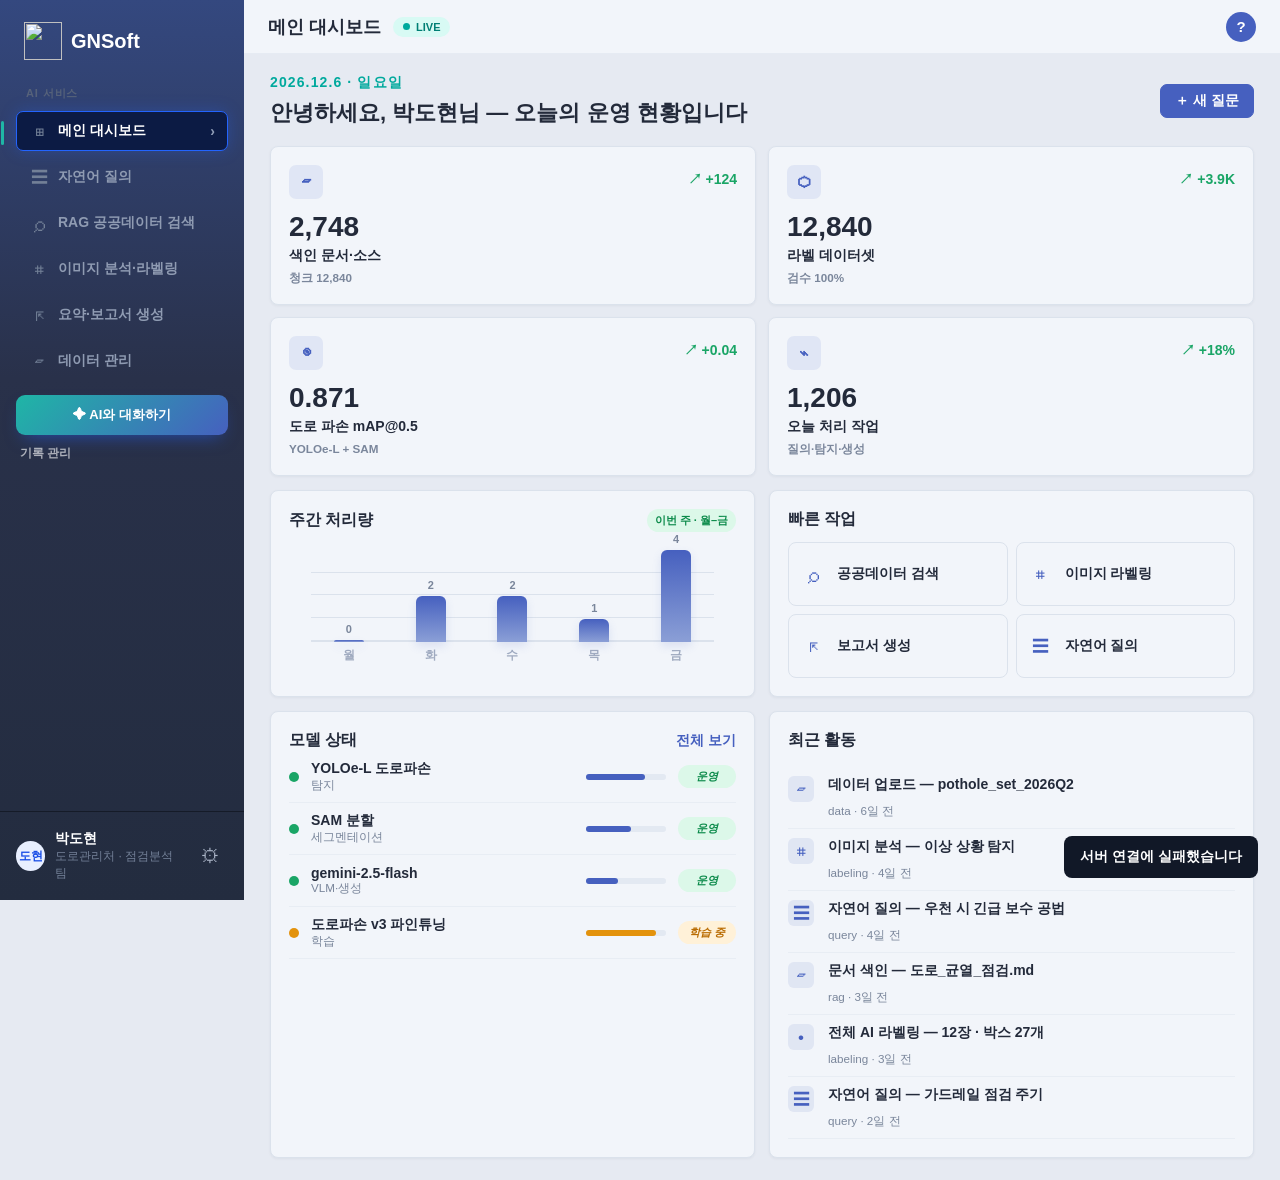
==== web/pages/dashboard.html @ 7712cbd1 "데모 정리: 표시 이름·직함 변경(박도현/도로관리처·점검분석팀) + 첫 방문 데모 시드 - 사이드바 프로필·아바타·인사말·기본 설정의 김연우 → 박도현(도로관리처·점검분석팀)으로 " ====
<!doctype html>
<html lang="ko">
  <head>
    <meta charset="UTF-8" />
    <meta name="viewport" content="width=device-width, initial-scale=1.0" />
    <title>GNSoft</title>
    <link rel="icon" type="image/png" href="../assets/img/logomark-dark.png" />
    <script>try{var t=(JSON.parse(localStorage.getItem("gnsoft.settings")||"{}")||{}).theme;document.documentElement.setAttribute("data-theme",t==="dark"?"dark":"light");}catch(e){}</script>
    <link rel="stylesheet" href="../assets/css/common.css" />
    <link rel="stylesheet" href="../assets/css/dashboard.css" />
  </head>
  <body>
    <div class="app">
      <aside class="sidebar">
        <a class="logo" href="dashboard.html"><img class="logo-img" src="../assets/img/logomark-transparent.png" alt="" />GNSoft</a>
        <nav class="nav-group">
          <p class="nav-label">AI 서비스</p>
          <a class="nav-item active" data-icon="⊞" href="dashboard.html"
            >메인 대시보드 <span class="nav-chevron">›</span></a
          >
          <a
            class="nav-item"
            data-icon="☰"
            href="query.html"
            >자연어 질의</a
          >
          <a class="nav-item" data-icon="⌕" href="rag.html"
            >RAG 공공데이터 검색</a
          >
          <a class="nav-item" data-icon="⌗" href="labeling.html"
            >이미지 분석·라벨링</a
          >
          <a class="nav-item" data-icon="⇱" href="report.html"
            >요약·보고서 생성</a
          >
          <a class="nav-item" data-icon="▱" href="data.html"
            >데이터 관리</a
          >
        </nav>
        <div class="user-box">
          <span class="avatar">도현</span>
          <div>
            <div class="user-name">박도현</div>
            <div class="user-team">도로관리처 · 점검분석팀</div>
          </div>
          <span class="gear">⚙</span>
        </div>
      </aside>

      <main class="main">
        <header class="topbar">
          <h1>메인 대시보드</h1>
          <span class="live">LIVE</span>
          <div class="top-actions"><span>?</span><span>♧</span></div>
        </header>

        <section class="content dashboard">
          <div class="hero-row">
            <div>
              <p class="date">2026.6.22 · 월요일</p>
              <h2>안녕하세요, <span class="user-greet">박도현</span>님 — 오늘의 운영 현황입니다</h2>
            </div>
            <button class="btn primary">＋ 새 질문</button>
          </div>

          <section class="stat-grid">
            <article class="card stat-card">
              <span class="icon-box">▱</span><em>↗ +124</em
              ><strong>2,748</strong>
              <p>색인 문서·소스</p>
              <small>청크 12,840</small>
            </article>
            <article class="card stat-card">
              <span class="icon-box">⬡</span><em>↗ +3.9K</em
              ><strong>12,840</strong>
              <p>라벨 데이터셋</p>
              <small>검수 100%</small>
            </article>
            <article class="card stat-card">
              <span class="icon-box">◉</span><em>↗ +0.04</em
              ><strong>0.871</strong>
              <p>도로 파손 mAP@0.5</p>
              <small>YOLOe-L + SAM</small>
            </article>
            <article class="card stat-card">
              <span class="icon-box">⌁</span><em>↗ +18%</em
              ><strong>1,206</strong>
              <p>오늘 처리 작업</p>
              <small>질의·탐지·생성</small>
            </article>
          </section>

          <section class="dashboard-grid">
            <article class="card chart-card">
              <div class="card-head">
                <h3>주간 처리량</h3>
                <span class="status green">이번 주 · 월–금</span>
              </div>
              <div class="chart-bars">
                <div class="chart-grid" aria-hidden="true"></div>
                <div class="bar-item">
                  <span style="height: 56%"><i class="bar-val">18</i></span><b>월</b>
                </div>
                <div class="bar-item">
                  <span style="height: 84%"><i class="bar-val">27</i></span><b>화</b>
                </div>
                <div class="bar-item">
                  <span style="height: 66%"><i class="bar-val">21</i></span><b>수</b>
                </div>
                <div class="bar-item">
                  <span style="height: 100%"><i class="bar-val">32</i></span><b>목</b>
                </div>
                <div class="bar-item">
                  <span style="height: 75%"><i class="bar-val">24</i></span><b>금</b>
                </div>
              </div>
            </article>

            <article class="card quick-card">
              <h3>빠른 작업</h3>
              <div class="quick-grid">
                <button>
                  <span class="quick-icon quick-search">⌕</span
                  ><span>공공데이터 검색</span>
                </button>
                <button>
                  <span class="quick-icon">⌗</span><span>이미지 라벨링</span>
                </button>
                <button>
                  <span class="quick-icon">⇱</span><span>보고서 생성</span>
                </button>
                <button>
                  <span class="quick-icon">☰</span><span>자연어 질의</span>
                </button>
              </div>
            </article>

            <article class="card model-card">
              <div class="card-head">
                <h3>모델 상태</h3>
                <a href="#">전체 보기</a>
              </div>
              <div class="model-row">
                <span class="dot green"></span>
                <div><b>YOLOe-L 도로파손</b><small>탐지</small></div>
                <i><span style="width: 74%"></span></i
                ><em class="status green">운영</em>
              </div>
              <div class="model-row">
                <span class="dot green"></span>
                <div><b>SAM 분할</b><small>세그멘테이션</small></div>
                <i><span style="width: 56%"></span></i
                ><em class="status green">운영</em>
              </div>
              <div class="model-row">
                <span class="dot green"></span>
                <div><b>gemini-2.5-flash</b><small>VLM·생성</small></div>
                <i><span style="width: 40%"></span></i
                ><em class="status green">운영</em>
              </div>
              <div class="model-row">
                <span class="dot orange"></span>
                <div><b>도로파손 v3 파인튜닝</b><small>학습</small></div>
                <i class="orange"><span style="width: 88%"></span></i
                ><em class="status orange">학습 중</em>
              </div>
            </article>

            <article class="card activity-card">
              <h3>최근 활동</h3>
              <ul>
                <li>
                  <span class="activity-icon">⌗</span
                  ><b>pothole_set_2025Q2 라벨링 검수 완료</b
                  ><small>박도현 · 12분 전</small>
                </li>
                <li>
                  <span class="activity-icon activity-search">⌕</span
                  ><b>공공데이터포털 ‘도로 파손 신고 현황’ 연계 동기화</b
                  ><small>시스템 · 34분 전</small>
                </li>
                <li>
                  <span class="activity-icon">⇱</span
                  ><b>‘도로 파손 현황 분석 보고서’ 생성</b
                  ><small>박서준 · 1시간 전</small>
                </li>
                <li>
                  <span class="activity-icon">▱</span
                  ><b>CCTV 이상행동 데이터셋 304건 업로드 완료</b
                  ><small>이지은 · 3시간 전</small>
                </li>
              </ul>
            </article>
          </section>
        </section>
      </main>
    </div>
    <script src="../assets/js/common.js"></script>
    <script src="../assets/js/dashboard.js"></script>
  </body>
</html>
---- web/assets/css/common.css ----
* {
  box-sizing: border-box;
}

:root {
  color-scheme: light; /* 네이티브 컨트롤(날짜 선택 아이콘·스크롤바)을 테마에 맞춤 */
  --blue: #4660bf; /* 네온 블루(#2563ff) 완화 — 차분한 로열블루 */
  --cyan: #1fb6a6; /* 차분한 틸 */
  --nav: #232c3f; /* 새까만 남색 대신 보이는 다크 슬레이트(사이드바) */
  --bg: #e6eaf2;
  --surface: #f2f5fa; /* 카드·패널 표면 — 순백 대신 부드러운 오프화이트(눈부심 완화) */
  --line: #dbe2ec;
  --text: #232a3a; /* 순흑 대신 부드러운 잉크 */
  --muted: #7a869b;
  --green: #1aa566;
  --orange: #e3920c;
  --red: #e2574b;
}

/* ── 다크 모드 (설정 → 화면 테마) ──────────────────────────────── */
:root[data-theme="dark"] {
  color-scheme: dark; /* 날짜 선택 아이콘 등 네이티브 컨트롤을 밝게(다크 테마) */
  --bg: #0e131b;
  --surface: #161d28; /* 다크 표면(카드·패널) */
  --line: #2a3340;
  --text: #e7ecf3;
  --muted: #97a4b6;
}

/* 표면 배경은 --surface 가 자동 처리. 다크에서 추가 보정만. 보고서 문서는 흰 종이 유지. */
[data-theme="dark"] .card,
[data-theme="dark"] .topbar,
[data-theme="dark"] .modal {
  box-shadow: none;
}

[data-theme="dark"] .modal-head,
[data-theme="dark"] .modal-foot,
[data-theme="dark"] .topbar,
[data-theme="dark"] .chat-dock {
  border-color: var(--line);
}

[data-theme="dark"] input,
[data-theme="dark"] select,
[data-theme="dark"] textarea {
  background: #0f1620;
  color: var(--text);
  border-color: var(--line);
}

[data-theme="dark"] input::placeholder,
[data-theme="dark"] textarea::placeholder {
  color: #6b7890;
}

[data-theme="dark"] .btn {
  background: #1c2533;
  color: #d8dfeb;
  border-color: var(--line);
}

[data-theme="dark"] .btn.primary {
  background: var(--blue);
  color: #fff;
  border-color: var(--blue);
}

/* AI 대화 패널 */
[data-theme="dark"] .ai-chat-log {
  background: #0e131b;
}

[data-theme="dark"] .ai-msg.assistant .ai-bubble,
[data-theme="dark"] .ai-chat-input {
  background: #151c26;
  color: var(--text);
  border-color: var(--line);
}

/* 입력칸이 일반 다크 input(#0f1620, 거의 검정)으로 튀어서 패널 톤에 맞춤 */
[data-theme="dark"] .ai-chat-input input {
  background: #1c2533;
}

[data-theme="dark"] .ai-panel-scope {
  background: #131a24;
  color: #aab6c8;
}

[data-theme="dark"] .toast {
  background: #1c2533;
  color: #e7ecf3;
}

/* 페이지 보정 — 어두운 패널 위의 진한 텍스트/흰 버튼/안내 박스 */
[data-theme="dark"] .source-toggle,
[data-theme="dark"] .source-toggle b {
  color: var(--text);
}

[data-theme="dark"] .select-list button,
[data-theme="dark"] .chips .pill {
  background: #1c2533;
  color: #d8dfeb;
  border-color: var(--line);
}

[data-theme="dark"] .report-hint,
[data-theme="dark"] .artifact-empty {
  background: #131a24;
  color: #aab6c8;
}

body {
  margin: 0;
  min-height: 100vh;
  /* 마지막에 기호·이모지 폰트를 둬, 본문 폰트에 없는 아이콘 글리프(▦ ⊞ ⌗ 등)가
     last-resort 박스(□)로 깨지지 않고 시스템 기호 폰트로 렌더되게 한다. */
  font-family:
    "Pretendard", "Noto Sans KR", Arial, "Segoe UI Symbol", "Segoe UI Emoji",
    "Apple Symbols", "Apple Color Emoji", "Noto Sans Symbols 2", sans-serif;
  font-size: 14px;
  background: var(--bg);
  color: var(--text);
}

a {
  color: inherit;
  text-decoration: none;
}

/* 기본적으로 UI 텍스트(메뉴·버튼·라벨 등)는 드래그 선택·복사 비활성화.
   대신 실제로 복사가 필요한 곳(입력·편집·답변·문서·결과)만 아래에서 다시 허용. */
body {
  -webkit-user-select: none;
  user-select: none;
}

input,
textarea,
select,
[contenteditable="true"],
.report-page,
.answer,
.answer-body,
.message-body,
.ai-bubble,
.ai-chat-log,
.doc-chunk,
.doc-body,
.finding-list,
.source-snippet,
.source-list,
.mm-body,
.preview-body,
.hist-info,
code,
pre,
.mono,
.selectable {
  -webkit-user-select: text;
  user-select: text;
}

button,
input,
textarea {
  font: inherit;
}

.app {
  display: grid;
  grid-template-columns: 244px minmax(0, 1fr);
  min-height: 100vh;
}

.sidebar {
  position: sticky;
  top: 0;
  height: 100vh;
  display: flex;
  flex-direction: column;
  /* 단조로운 슬레이트 대신 브랜드 인디고 → 슬레이트 그라데이션으로 색감 부여 */
  background: linear-gradient(180deg, #34487f 0%, #29314a 42%, var(--nav) 100%);
  color: #d7deec;
}

[data-theme="dark"] .sidebar {
  background: linear-gradient(180deg, #1b2338 0%, #141a27 60%);
}

.logo {
  display: flex;
  align-items: center;
  gap: 9px;
  padding: 22px 24px 26px;
  color: #fff;
  font-size: 20px;
  font-weight: 700;
}

.logo-img {
  width: 38px;
  height: 38px;
  flex: none;
}

.nav-group {
  padding: 0 16px;
}

.nav-label {
  margin: 0 0 10px 10px;
  color: #56627a;
  font-size: 11px;
  font-weight: 700;
  letter-spacing: .08em;
}

.nav-item {
  position: relative;
  display: grid;
  grid-template-columns: 20px 1fr auto;
  align-items: center;
  gap: 9px;
  min-height: 40px;
  margin-bottom: 6px;
  padding: 0 12px;
  border: 1px solid transparent;
  border-radius: 7px;
  color: #8f9bb2;
  font-size: 14px;
  font-weight: 700;
}

.nav-item::before {
  content: attr(data-icon);
  display: grid;
  width: 20px;
  height: 20px;
  place-items: center;
  color: #738097;
  font-size: 17px;
  font-weight: 400;
  line-height: 1;
  text-align: center;
}

.nav-item[data-icon="⌕"]::before {
  font-size: 22px;
}

.search-line-icon {
  position: relative;
  display: inline-block;
  width: 18px;
  height: 18px;
  flex: 0 0 auto;
  color: var(--blue);
  vertical-align: -4px;
}

.chat-line-icon,
.report-line-icon {
  position: relative;
  display: inline-block;
  width: 18px;
  height: 18px;
  flex: 0 0 auto;
  color: var(--blue);
  vertical-align: -4px;
}

.chat-line-icon {
  border: 2px solid currentColor;
  border-radius: 2px;
}

.chat-line-icon::before,
.chat-line-icon::after {
  content: "";
  position: absolute;
  left: 4px;
  height: 2px;
  border-radius: 999px;
  background: currentColor;
}

.chat-line-icon::before {
  top: 5px;
  width: 8px;
}

.chat-line-icon::after {
  top: 9px;
  width: 7px;
}

.report-line-icon {
  border: 2px solid currentColor;
  border-radius: 2px;
}

.report-line-icon::before {
  content: "";
  position: absolute;
  left: -3px;
  top: 7px;
  width: 7px;
  height: 7px;
  border-left: 2px solid currentColor;
  border-bottom: 2px solid currentColor;
  transform: rotate(45deg);
}

.report-line-icon::after {
  content: "";
  position: absolute;
  left: 5px;
  top: 4px;
  width: 7px;
  height: 2px;
  border-radius: 999px;
  background: currentColor;
  box-shadow: 0 4px 0 currentColor;
}

.search-line-icon::before {
  content: "";
  position: absolute;
  left: 3px;
  top: 3px;
  width: 8px;
  height: 8px;
  border: 2px solid currentColor;
  border-radius: 50%;
}

.search-line-icon::after {
  content: "";
  position: absolute;
  left: 11px;
  top: 11px;
  width: 6px;
  height: 2px;
  border-radius: 999px;
  background: currentColor;
  transform: rotate(45deg);
  transform-origin: left center;
}

.nav-item.active {
  border-color: #2364ff;
  background: #0c1b44;
  color: #fff;
  box-shadow: 0 0 16px rgba(37, 99, 255, .28);
}

.nav-item.active::after {
  content: "";
  position: absolute;
  left: -16px;
  top: 9px;
  width: 3px;
  height: 24px;
  border-radius: 999px;
  background: var(--cyan);
}

.nav-chevron {
  color: #93a0b9;
}

.user-box {
  display: flex;
  align-items: center;
  gap: 10px;
  margin-top: auto;
  padding: 18px 16px;
  border-top: 1px solid #151b28;
}

.avatar {
  display: grid;
  width: 30px;
  height: 30px;
  place-items: center;
  border-radius: 50%;
  background: #e8efff;
  color: #174ce6;
  font-size: 12px;
  font-weight: 800;
}

.user-name {
  color: #fff;
  font-weight: 700;
}

.user-team {
  color: #738097;
  font-size: 12px;
}

.gear {
  margin-left: auto;
  display: grid;
  place-items: center;
  width: 36px;
  height: 36px;
  flex: none;
  border-radius: 9px;
  color: #aab4c6;
  font-size: 19px;
  cursor: pointer;
  transition: background 0.12s ease, color 0.12s ease;
}

.gear:hover {
  background: rgba(255, 255, 255, 0.1);
  color: #fff;
}

.main {
  min-width: 0;
}

.topbar {
  height: 54px;
  display: flex;
  align-items: center;
  gap: 12px;
  padding: 0 24px;
  border-bottom: 1px solid #e6ebf3;
  background: var(--surface);
}

.topbar h1 {
  margin: 0;
  font-size: 18px;
  line-height: 1;
}

.live {
  display: inline-flex;
  align-items: center;
  gap: 6px;
  padding: 4px 10px;
  border-radius: 999px;
  background: #d8faf4;
  color: #007f75;
  font-size: 11px;
  font-weight: 800;
}

.live::before {
  content: "";
  width: 7px;
  height: 7px;
  border-radius: 50%;
  background: #00a99d;
}

.top-actions {
  display: flex;
  align-items: center;
  gap: 18px;
  margin-left: auto;
  color: #738097;
  font-size: 18px;
}

/* AI 모델 칩 — 클릭하면 설정에서 모델을 바꾼다. 모든 AI 페이지 공통 */
.model-chip {
  display: inline-flex;
  align-items: center;
  gap: 4px;
  padding: 4px 11px;
  border-radius: 999px;
  background: rgba(99, 120, 160, 0.1);
  color: var(--muted);
  font-size: 12px;
  font-weight: 700;
  white-space: nowrap;
  cursor: pointer;
}

.model-chip:hover {
  color: var(--blue);
  background: rgba(70, 96, 191, 0.12);
}

.field-hint {
  color: var(--muted);
  font-size: 11px;
  font-weight: 600;
  line-height: 1.5;
}

.content {
  padding: 22px 26px;
}

.card {
  border: 1px solid var(--line);
  border-radius: 8px;
  background: var(--surface);
  box-shadow: 0 1px 3px rgba(20, 30, 50, .05);
}

.btn {
  display: inline-flex;
  align-items: center;
  justify-content: center;
  gap: 6px;
  min-height: 34px;
  padding: 0 14px;
  border: 1px solid var(--line);
  border-radius: 7px;
  background: var(--surface);
  color: var(--text);
  font-weight: 700;
}

.btn.primary {
  border-color: var(--blue);
  background: var(--blue);
  color: #fff;
}

.pill {
  display: inline-flex;
  align-items: center;
  gap: 6px;
  min-height: 24px;
  padding: 0 10px;
  border: 1px solid var(--line);
  border-radius: 999px;
  background: var(--surface);
  color: #526079;
  font-size: 12px;
  font-weight: 700;
}

.pill.active {
  border-color: #8fb0ff;
  background: rgba(70, 96, 191, 0.08);
  color: var(--blue);
}

.icon-box {
  display: grid;
  width: 34px;
  height: 34px;
  place-items: center;
  border-radius: 7px;
  background: rgba(70, 96, 191, 0.10);
  color: var(--blue);
  font-size: 17px;
  font-weight: 800;
}

.switch {
  width: 32px;
  height: 18px;
  padding: 2px;
  border-radius: 999px;
  background: var(--blue);
}

.switch::after {
  content: "";
  display: block;
  width: 14px;
  height: 14px;
  margin-left: auto;
  border-radius: 50%;
  background: var(--surface);
}

.status {
  display: inline-flex;
  align-items: center;
  padding: 4px 8px;
  border-radius: 999px;
  font-size: 11px;
  font-weight: 800;
}

.status.green {
  background: #dcf8e9;
  color: #0b8a4a;
}

.status.orange {
  background: #fff1d8;
  color: #b96b00;
}

.status.blue {
  background: rgba(70, 96, 191, 0.10);
  color: var(--blue);
}

.status.gray {
  background: rgba(99, 120, 160, 0.10);
  color: var(--muted);
}

.switch.off {
  background: #c7d0de;
}

.switch.off::after {
  margin-left: 0;
}

.toast {
  position: fixed;
  right: 22px;
  bottom: 22px;
  z-index: 50;
  padding: 12px 16px;
  border-radius: 8px;
  background: #111827;
  color: #fff;
  font-weight: 700;
  opacity: 0;
  transform: translateY(10px);
  transition: .2s ease;
  pointer-events: none;
}

.toast.show {
  opacity: 1;
  transform: translateY(0);
}

.is-loading {
  opacity: .72;
  cursor: wait;
}

.mono {
  font-family: Consolas, "Courier New", monospace;
}

@media (max-width: 1100px) {
  .app {
    grid-template-columns: 1fr;
  }

  .sidebar {
    position: static;
    height: auto;
  }

  .logo {
    padding-bottom: 18px;
  }

  .nav-group {
    display: grid;
    grid-template-columns: repeat(2, minmax(0, 1fr));
    gap: 8px;
    padding-bottom: 18px;
  }

  .nav-label,
  .user-box,
  .nav-item.active::after {
    display: none;
  }
}

/* ── 공통 모달 ──────────────────────────────────────────────────── */
.modal-overlay {
  position: fixed;
  inset: 0;
  z-index: 100;
  display: flex;
  align-items: center;
  justify-content: center;
  padding: 24px;
  background: rgba(8, 12, 22, 0.55);
  backdrop-filter: blur(2px);
}

.modal-overlay[hidden] {
  display: none;
}

.modal {
  display: flex;
  flex-direction: column;
  width: 100%;
  max-width: 540px;
  max-height: 90vh;
  overflow: hidden;
  background: var(--surface);
  border-radius: 12px;
  box-shadow: 0 24px 60px rgba(8, 12, 22, 0.4);
}

.modal.label-modal {
  max-width: 1080px;
}

.modal.help-modal {
  max-width: 880px;
}

.modal-head {
  display: flex;
  align-items: center;
  justify-content: space-between;
  gap: 12px;
  padding: 16px 18px;
  border-bottom: 1px solid var(--line);
}

.modal-head h3 {
  margin: 0;
  font-size: 16px;
}

.modal-close {
  width: 30px;
  height: 30px;
  border: 1px solid var(--line);
  border-radius: 8px;
  background: var(--surface);
  color: var(--muted);
  font-size: 14px;
  font-weight: 800;
  cursor: pointer;
}

.modal-body {
  flex: 1;
  min-height: 0;
  overflow: auto;
}

/* 모델 사용 현황 상세(Gemini 한도 사용률 %) */
.mm-body {
  display: grid;
  gap: 14px;
  padding: 18px;
}

.mm-row {
  font-size: 13px;
}

.mm-row:not(.mm-bar-row) {
  display: flex;
  align-items: baseline;
  justify-content: space-between;
  gap: 12px;
}

.mm-row > span {
  color: var(--muted);
  font-weight: 700;
}

.mm-row > b {
  color: var(--text);
  font-weight: 700;
  text-align: right;
}

.mm-bar-top {
  display: flex;
  align-items: baseline;
  justify-content: space-between;
  gap: 12px;
  margin-bottom: 7px;
}

.mm-bar-top span {
  color: var(--muted);
  font-weight: 700;
}

.mm-bar-top b {
  color: var(--text);
  font-weight: 700;
}

.mm-bar {
  display: block;
  height: 8px;
  border-radius: 999px;
  background: var(--line);
  overflow: hidden;
}

.mm-bar > span {
  display: block;
  height: 100%;
  border-radius: 999px;
  background: var(--blue);
  transition: width 0.4s ease;
}

.mm-bar.warn > span {
  background: var(--orange);
}

.mm-bar.crit > span {
  background: var(--red);
}

.mm-note {
  margin: 0;
  font-size: 12px;
  line-height: 1.55;
  color: var(--muted);
}

.modal-form {
  display: grid;
  gap: 14px;
  padding: 18px;
}

.modal-form .field {
  display: grid;
  gap: 6px;
  font-size: 13px;
  font-weight: 700;
  color: var(--text);
}

.modal-form .field input[type="text"],
.modal-form .field select {
  height: 36px;
  padding: 0 10px;
  border: 1px solid var(--line);
  border-radius: 8px;
  outline: none;
  font-weight: 600;
}

.modal-form .field.row {
  grid-template-columns: 1fr auto;
  align-items: center;
}

.modal-foot {
  display: flex;
  justify-content: flex-end;
  gap: 8px;
  padding: 14px 18px;
  border-top: 1px solid var(--line);
}

/* 삭제 확인 모달의 위험(빨강) 버튼 + 안내 문구 (데이터·보고서 등 공통) */
.btn.danger {
  background: #ef4444;
  border-color: #ef4444;
  color: #fff;
}

.btn.danger:hover {
  background: #dc2626;
  border-color: #dc2626;
}

.confirm-modal .confirm-text {
  margin: 0;
  padding: 18px;
  line-height: 1.6;
  color: var(--text);
}

/* 페이지 내 'AI에게 물어보기' (보고서/라벨링 공통) */
.page-ask {
  margin-top: 14px;
  padding: 14px 16px;
}

.page-ask::before {
  content: "✦ AI에게 물어보기";
  display: block;
  margin-bottom: 10px;
  color: var(--muted);
  font-size: 12px;
  font-weight: 700;
  letter-spacing: 0.01em;
}

/* RAG '웹에서 찾아넣기' 검색칸과 동일한 사각 박스 + 버튼 느낌 */
.page-ask-row {
  display: grid;
  grid-template-columns: 1fr auto;
  gap: 8px;
}

.page-ask-input {
  min-width: 0;
  min-height: 38px;
  padding: 0 14px;
  border: 1px solid var(--line);
  border-radius: 8px;
  outline: none;
  color: var(--text);
}

.page-ask-input:focus {
  border-color: #8fb0ff;
}

.page-ask-row .btn {
  min-width: 64px;
  border-radius: 8px;
}

.page-ask-answer {
  position: relative;
  margin-top: 12px;
  padding: 14px 16px 14px 48px;
  border-radius: 12px;
  background: linear-gradient(180deg, #f5f9ff, #eef4ff);
  border: 1px solid #dbe6ff;
  line-height: 1.75;
}

.page-ask-answer::before {
  content: "AI";
  position: absolute;
  left: 12px;
  top: 13px;
  display: grid;
  width: 26px;
  height: 26px;
  place-items: center;
  border-radius: 8px;
  background: linear-gradient(145deg, var(--cyan), var(--blue));
  color: #fff;
  font-size: 10px;
  font-weight: 800;
}

.page-ask-answer[hidden] {
  display: none;
}

.page-ask-answer p {
  margin: 0 0 6px;
}

.page-ask-answer p:last-child {
  margin-bottom: 0;
}

/* ── AI와 대화하기: 사이드바 버튼 + 우측 슬라이드 대화 패널 ─────── */
.ai-open {
  margin: 8px 16px 6px;
  padding: 11px 12px;
  border: 0;
  border-radius: 9px;
  background: linear-gradient(135deg, var(--cyan), var(--blue));
  color: #fff;
  font-size: 13px;
  font-weight: 700;
  cursor: pointer;
  box-shadow: 0 8px 18px -8px rgba(37, 99, 255, 0.6);
}

.ai-open:hover {
  filter: brightness(1.05);
}

.ai-open.is-on {
  filter: brightness(0.92);
  box-shadow: inset 0 0 0 2px rgba(255, 255, 255, 0.5);
}

/* 'AI와 대화하기' 아래 작은 '기록 관리' 링크 */
.history-open {
  margin: 0 16px 8px;
  padding: 4px 4px;
  border: 0;
  background: none;
  color: rgba(255, 255, 255, 0.62);
  font-size: 12px;
  font-weight: 700;
  text-align: left;
  cursor: pointer;
}

.history-open:hover {
  color: #fff;
  text-decoration: underline;
}

/* ── 기록 관리 모달 ─────────────────────────────────────────────── */
.modal.history-modal {
  max-width: 640px;
}

.history-toolbar {
  display: flex;
  align-items: center;
  gap: 12px;
  padding: 12px 18px;
  border-bottom: 1px solid var(--line);
}

.history-toolbar .hist-all {
  display: inline-flex;
  align-items: center;
  gap: 6px;
  font-size: 13px;
  font-weight: 700;
  color: var(--text);
  cursor: pointer;
}

.history-toolbar .hist-count {
  margin-left: auto;
  font-size: 12px;
  color: var(--muted);
}

.history-list {
  list-style: none;
  margin: 0;
  padding: 8px 12px 14px;
}

.hist-row {
  display: flex;
  align-items: center;
  gap: 10px;
  padding: 9px 8px;
  border-radius: 8px;
  cursor: pointer;
}

.hist-row:hover {
  background: rgba(70, 96, 191, 0.06);
}

.hist-check {
  display: inline-flex;
  cursor: pointer;
}

.hist-ic {
  display: inline-grid;
  place-items: center;
  width: 28px;
  height: 28px;
  flex: none;
  border-radius: 7px;
  background: rgba(70, 96, 191, 0.1);
  color: var(--blue);
  font-size: 13px;
}

.hist-info {
  min-width: 0;
  flex: 1;
}

.hist-info b {
  display: block;
  font-size: 13px;
  font-weight: 700;
  color: var(--text);
  overflow: hidden;
  text-overflow: ellipsis;
  white-space: nowrap;
}

.hist-info small {
  color: var(--muted);
  font-size: 11px;
}

.hist-thumb {
  width: 40px;
  height: 40px;
  flex: none;
  object-fit: cover;
  border-radius: 6px;
  border: 1px solid var(--line);
  cursor: zoom-in;
}

/* 사진 크게 보기(라이트박스) */
.lightbox-overlay {
  z-index: 200;
  cursor: zoom-out;
  background: rgba(8, 12, 22, 0.82);
}

.lightbox-img {
  max-width: 92vw;
  max-height: 88vh;
  border-radius: 10px;
  box-shadow: 0 24px 70px rgba(0, 0, 0, 0.5);
}

.hist-empty {
  padding: 38px 18px;
  text-align: center;
  color: var(--muted);
  font-size: 13px;
  line-height: 1.6;
}

.ai-panel {
  position: fixed;
  top: 0;
  right: 0;
  z-index: 130;
  display: flex;
  flex-direction: column;
  width: min(400px, 92vw);
  height: 100vh;
  background: var(--surface);
  border-left: 1px solid var(--line);
  box-shadow: -18px 0 50px -30px rgba(8, 12, 22, 0.5);
  transform: translateX(100%);
  transition: transform 0.22s ease;
}

.ai-panel.open {
  transform: translateX(0);
}

/* 패널이 열리면 본문(.app)을 패널 너비만큼 왼쪽으로 밀어 나란히 보이게 한다.
   넓은 화면에서만 적용(좁은 화면에선 패널이 거의 전체폭이라 그대로 오버레이). */
.app {
  transition: margin-right 0.22s ease;
}

@media (min-width: 1100px) {
  body.ai-pushed .app {
    margin-right: 400px;
  }
}

.ai-panel[hidden] {
  display: none;
}

.ai-panel-head {
  display: flex;
  align-items: center;
  justify-content: space-between;
  padding: 16px 18px;
  border-bottom: 1px solid var(--line);
}

.ai-panel-title {
  display: inline-flex;
  align-items: center;
  gap: 8px;
  font-size: 15px;
  font-weight: 700;
}

.ai-ava {
  display: grid;
  width: 26px;
  height: 26px;
  place-items: center;
  border-radius: 8px;
  background: linear-gradient(145deg, var(--cyan), var(--blue));
  color: #fff;
  font-size: 10px;
  font-weight: 800;
}

.ai-ava.sm {
  width: 24px;
  height: 24px;
  flex: none;
}

.ai-panel-actions {
  display: inline-flex;
  align-items: center;
  gap: 8px;
}

.ai-panel-clear {
  height: 30px;
  padding: 0 12px;
  border: 1px solid var(--line);
  border-radius: 8px;
  background: var(--surface);
  color: var(--muted);
  font-size: 12.5px;
  font-weight: 700;
  cursor: pointer;
}

.ai-panel-clear:hover {
  background: rgba(70, 96, 191, 0.07);
}

.ai-panel-close {
  width: 30px;
  height: 30px;
  border: 1px solid var(--line);
  border-radius: 8px;
  background: var(--surface);
  color: var(--muted);
  font-weight: 800;
  cursor: pointer;
}

/* 일반 질문을 자연어 질의로 보내는 안내 링크 */
.ai-route {
  display: inline-block;
  margin-top: 8px;
  padding: 7px 12px;
  font-size: 13px;
  text-decoration: none;
}

.ai-panel-scope {
  margin: 0;
  padding: 10px 18px;
  background: rgba(70, 96, 191, 0.07);
  border-bottom: 1px solid var(--line);
  color: var(--muted);
  font-size: 12px;
  font-weight: 700;
}

.ai-chat-log {
  flex: 1;
  min-height: 0;
  overflow: auto;
  padding: 16px;
  display: flex;
  flex-direction: column;
  gap: 12px;
  background: var(--bg);
}

.ai-msg {
  display: flex;
  gap: 8px;
  align-items: flex-start;
  max-width: 100%;
}

.ai-msg.user {
  justify-content: flex-end;
}

.ai-bubble {
  max-width: 80%;
  padding: 10px 13px;
  border-radius: 12px;
  font-size: 13.5px;
  line-height: 1.65;
}

.ai-msg.assistant .ai-bubble {
  background: var(--surface);
  border: 1px solid var(--line);
  border-top-left-radius: 4px;
}

.ai-msg.user .ai-bubble {
  background: var(--blue);
  color: #fff;
  border-top-right-radius: 4px;
}

.ai-bubble p {
  margin: 0 0 6px;
}

.ai-bubble p:last-child {
  margin-bottom: 0;
}

.ai-bubble ul {
  margin: 4px 0;
  padding-left: 18px;
}

.ai-typing {
  display: inline-flex;
  gap: 4px;
}

.ai-typing span {
  width: 6px;
  height: 6px;
  border-radius: 50%;
  background: #b8c3d5;
  animation: ai-blink 1.2s infinite;
}

.ai-typing span:nth-child(2) {
  animation-delay: 0.2s;
}

.ai-typing span:nth-child(3) {
  animation-delay: 0.4s;
}

@keyframes ai-blink {
  0%,
  60%,
  100% {
    opacity: 0.3;
  }
  30% {
    opacity: 1;
  }
}

.ai-chat-input {
  display: grid;
  grid-template-columns: 1fr auto;
  gap: 8px;
  padding: 12px 14px;
  border-top: 1px solid var(--line);
  background: var(--surface);
}

.ai-chat-input input {
  min-width: 0;
  height: 40px;
  padding: 0 14px;
  border: 1px solid var(--line);
  border-radius: 999px;
  outline: none;
}

.ai-chat-input input:focus {
  border-color: #8fb0ff;
}

.ai-chat-input .ai-send {
  width: 40px;
  height: 40px;
  padding: 0;
  border-radius: 50%;
  font-size: 16px;
}

/* ── 사용법 모달 (?) ────────────────────────────────────────────── */
.top-actions .help-trigger {
  display: inline-grid;
  place-items: center;
  width: 30px;
  height: 30px;
  border: 0;
  border-radius: 50%;
  background: var(--blue);
  font-size: 15px;
  font-weight: 800;
  color: #fff;
}

.top-actions .help-trigger:hover {
  filter: brightness(1.08);
}

/* 다크모드에선 파란 원이 너무 튀어 — 은은한 중립 버튼으로 */
[data-theme="dark"] .top-actions .help-trigger {
  background: rgba(255, 255, 255, 0.08);
  color: #c2ccde;
  filter: none;
}

[data-theme="dark"] .top-actions .help-trigger:hover {
  background: rgba(255, 255, 255, 0.16);
  color: #fff;
}

.help-slide {
  display: grid;
  grid-template-columns: 1.25fr 1fr;
  gap: 24px;
  padding: 24px 28px;
}

/* 실제 화면 캡쳐 미리보기 */
.help-shot {
  margin: 0;
  border-radius: 12px;
  overflow: hidden;
  border: 1px solid var(--line);
  box-shadow: 0 12px 30px -18px rgba(8, 12, 22, 0.45);
  background: rgba(99, 120, 160, 0.08);
}

.help-shot img {
  display: block;
  width: 100%;
  height: 100%;
  object-fit: cover;
  object-position: top left;
}

.help-text {
  display: flex;
  flex-direction: column;
}

.help-go {
  margin-top: auto;
  align-self: flex-start;
  padding: 10px 16px;
}

@media (max-width: 760px) {
  .help-slide {
    grid-template-columns: 1fr;
  }
  .help-shot {
    max-height: 220px;
  }
}

.help-badge {
  display: inline-block;
  margin-bottom: 8px;
  padding: 2px 10px;
  border-radius: 999px;
  background: rgba(70, 96, 191, 0.10);
  color: var(--blue);
  font-size: 12px;
  font-weight: 700;
}

.help-title {
  margin: 0 0 12px;
  font-size: 19px;
}

.help-list {
  margin: 0;
  padding-left: 18px;
  display: grid;
  gap: 8px;
}

.help-list li {
  line-height: 1.7;
  color: var(--text);
}

.help-foot {
  align-items: center;
  justify-content: space-between;
}

.help-dots {
  display: inline-flex;
  gap: 6px;
}

.help-dot {
  width: 7px;
  height: 7px;
  border-radius: 50%;
  background: var(--line);
}

.help-dot.on {
  background: var(--blue);
}
---- web/assets/css/dashboard.css ----
.dashboard {
  padding-top: 20px;
}

.hero-row,
.card-head {
  display: flex;
  align-items: center;
  justify-content: space-between;
  gap: 20px;
}

.date {
  margin: 0 0 6px;
  color: #00a99d;
  font-weight: 800;
  letter-spacing: 0.08em;
}

.hero-row h2 {
  margin: 0;
  font-size: 22px;
}

.stat-grid {
  display: grid;
  grid-template-columns: repeat(4, minmax(0, 1fr));
  gap: 12px;
  margin: 18px 0 14px;
}

.stat-card {
  position: relative;
  min-height: 122px;
  padding: 18px;
}

.stat-card em {
  position: absolute;
  top: 24px;
  right: 18px;
  color: var(--green);
  font-style: normal;
  font-weight: 800;
}

.stat-card strong {
  display: block;
  margin-top: 14px;
  font-size: 28px;
  line-height: 1;
}

.stat-card p,
.stat-card small {
  margin: 6px 0 0;
  color: var(--text);
  font-weight: 700;
}

.stat-card small {
  display: block;
  color: var(--muted);
}

.dashboard-grid {
  display: grid;
  grid-template-columns: minmax(0, 3fr) minmax(360px, 2fr);
  gap: 14px;
}

.chart-card,
.quick-card,
.activity-card {
  padding: 18px;
}

.chart-card {
  min-height: 178px;
}

h3 {
  margin: 0;
  font-size: 16px;
}

.chart-bars {
  position: relative;
  height: 132px;
  display: grid;
  grid-template-columns: repeat(5, 1fr);
  align-items: stretch;
  gap: 18px;
  padding: 18px 28px 0;
}

/* 배경 격자 — 막대가 빈 공간에 떠 보이지 않도록 가로 기준선을 깐다. */
.chart-grid {
  position: absolute;
  top: 18px;
  left: 22px;
  right: 22px;
  bottom: 22px;
  background-image: repeating-linear-gradient(
    to top,
    var(--line) 0,
    var(--line) 1px,
    transparent 1px,
    transparent 25%
  );
  border-bottom: 1px solid var(--line);
  pointer-events: none;
}

.bar-item {
  position: relative;
  z-index: 1;
  display: grid;
  grid-template-rows: 1fr 22px;
  justify-items: center;
  align-items: end;
  min-width: 0;
}

.bar-item span {
  position: relative;
  display: block;
  width: 30px;
  border-radius: 6px 6px 0 0;
  background: linear-gradient(180deg, var(--blue) 0%, #8b9fd6 100%);
  box-shadow: 0 4px 10px rgba(70, 96, 191, 0.14);
}

/* 막대 위 수치 */
.bar-val {
  position: absolute;
  top: -17px;
  left: 50%;
  transform: translateX(-50%);
  font-style: normal;
  font-size: 11px;
  font-weight: 700;
  color: var(--muted);
}

.bar-item b {
  color: #a0abc0;
  font-size: 12px;
  font-weight: 700;
  text-align: center;
}

.quick-grid {
  display: grid;
  grid-template-columns: repeat(2, minmax(0, 1fr));
  gap: 8px;
  margin-top: 12px;
}

.quick-grid button {
  display: grid;
  grid-template-columns: 24px 1fr;
  align-items: center;
  gap: 10px;
  min-height: 64px;
  padding: 0 14px;
  border: 1px solid var(--line);
  border-radius: 8px;
  background: var(--surface);
  color: var(--text);
  font-weight: 800;
  text-align: left;
}

.quick-icon {
  display: grid;
  width: 20px;
  height: 20px;
  place-items: center;
  color: var(--blue);
  font-size: 17px;
  font-weight: 400;
  line-height: 1;
  text-align: center;
}

.quick-search,
.activity-search {
  font-size: 22px;
}

.quick-grid button span:not(.quick-icon) {
  color: var(--text);
}

.model-card {
  grid-column: 1;
  padding: 18px;
}

.card-head a {
  color: var(--blue);
  font-weight: 800;
}

.model-row {
  display: grid;
  grid-template-columns: 10px 1fr 80px 58px;
  align-items: center;
  gap: 12px;
  min-height: 52px;
  border-bottom: 1px solid #e8edf4;
}

.model-row .status {
  justify-content: center;
  width: 58px;
  white-space: nowrap;
  text-align: center;
}

.model-row b,
.model-row small {
  display: block;
}

.model-row small {
  color: var(--muted);
}

.model-row-click {
  cursor: pointer;
  border-radius: 8px;
  transition: background 0.12s ease;
}

.model-row-click:hover {
  background: rgba(120, 140, 200, 0.10);
}

.model-more {
  margin-top: 2px;
  color: var(--blue) !important;
  font-weight: 700;
}

/* 모델 사용 현황 상세 모달 */
.mm-body {
  display: grid;
  gap: 10px;
  padding: 18px 20px;
}

.mm-row {
  display: grid;
  grid-template-columns: 150px 1fr;
  gap: 12px;
  align-items: start;
}

.mm-row span {
  color: var(--muted);
  font-size: 13px;
  font-weight: 700;
}

.mm-row b {
  font-weight: 700;
  line-height: 1.45;
}

.dot {
  width: 10px;
  height: 10px;
  border-radius: 50%;
}

.dot.green {
  background: var(--green);
}

.dot.orange {
  background: var(--orange);
}

.model-row i {
  height: 6px;
  border-radius: 999px;
  background: #e3e9f2;
}

.model-row i span {
  display: block;
  height: 100%;
  border-radius: inherit;
  background: var(--blue);
}

.model-row i.orange span {
  background: var(--orange);
}

.activity-card {
  grid-column: 2;
  grid-row: 2;
}

.activity-card ul {
  margin: 16px 0 0;
  padding: 0;
  list-style: none;
}

.activity-card li {
  display: grid;
  grid-template-columns: 30px 1fr;
  gap: 10px;
  padding: 9px 0;
  border-bottom: 1px solid #e8edf4;
}

.activity-icon {
  grid-row: span 2;
  display: grid;
  width: 26px;
  height: 26px;
  place-items: center;
  border-radius: 6px;
  background: rgba(70, 96, 191, 0.10);
  color: var(--blue);
  font-size: 17px;
  font-weight: 400;
  line-height: 1;
}

.activity-card small {
  color: var(--muted);
}

@media (max-width: 1300px) {
  .stat-grid,
  .dashboard-grid {
    grid-template-columns: 1fr 1fr;
  }

  .model-card,
  .activity-card {
    grid-column: auto;
    grid-row: auto;
  }
}
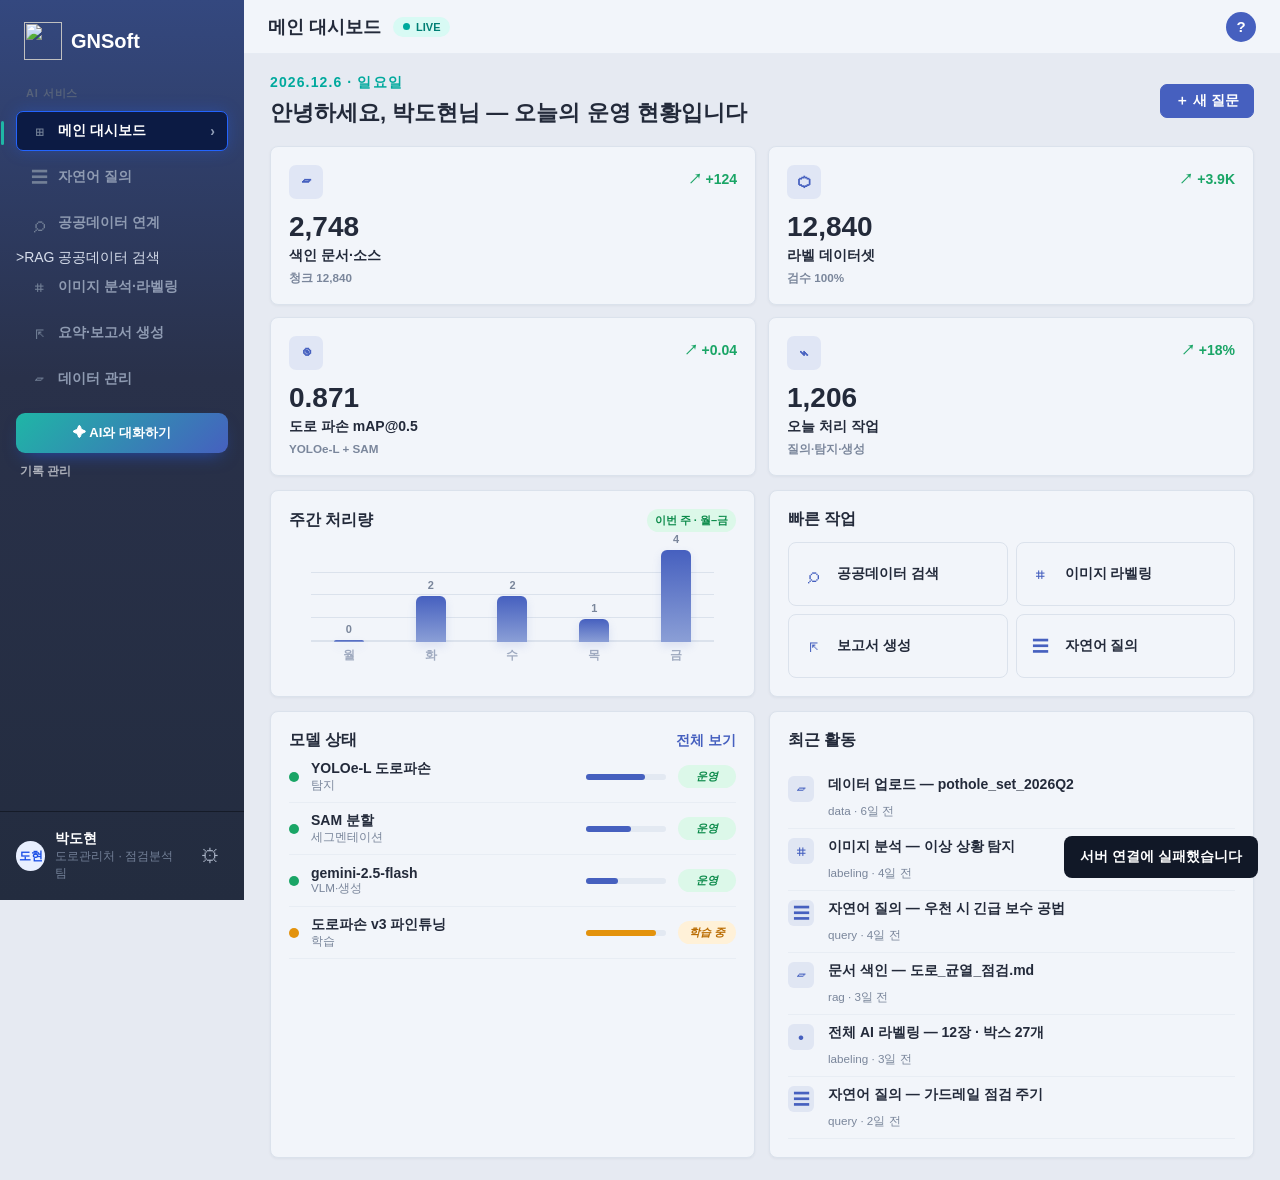
==== commit 787721d8: "공공데이터 연계 화면 추가 + 전 페이지 사이드바 메뉴 연결 - pubdata 화면: 키워드→통계 막대차트+AI요약+데이터셋 목록, 연동 현황 표시 - 차트 출처 데이터셋·샘플/실" ====
--- a/web/pages/dashboard.html
+++ b/web/pages/dashboard.html
@@ -25,6 +25,7 @@
             >자연어 질의</a
           >
           <a class="nav-item" data-icon="⌕" href="rag.html"
+        <a class="nav-item" data-icon="◫" href="pubdata.html">공공데이터 연계</a>
             >RAG 공공데이터 검색</a
           >
           <a class="nav-item" data-icon="⌗" href="labeling.html"
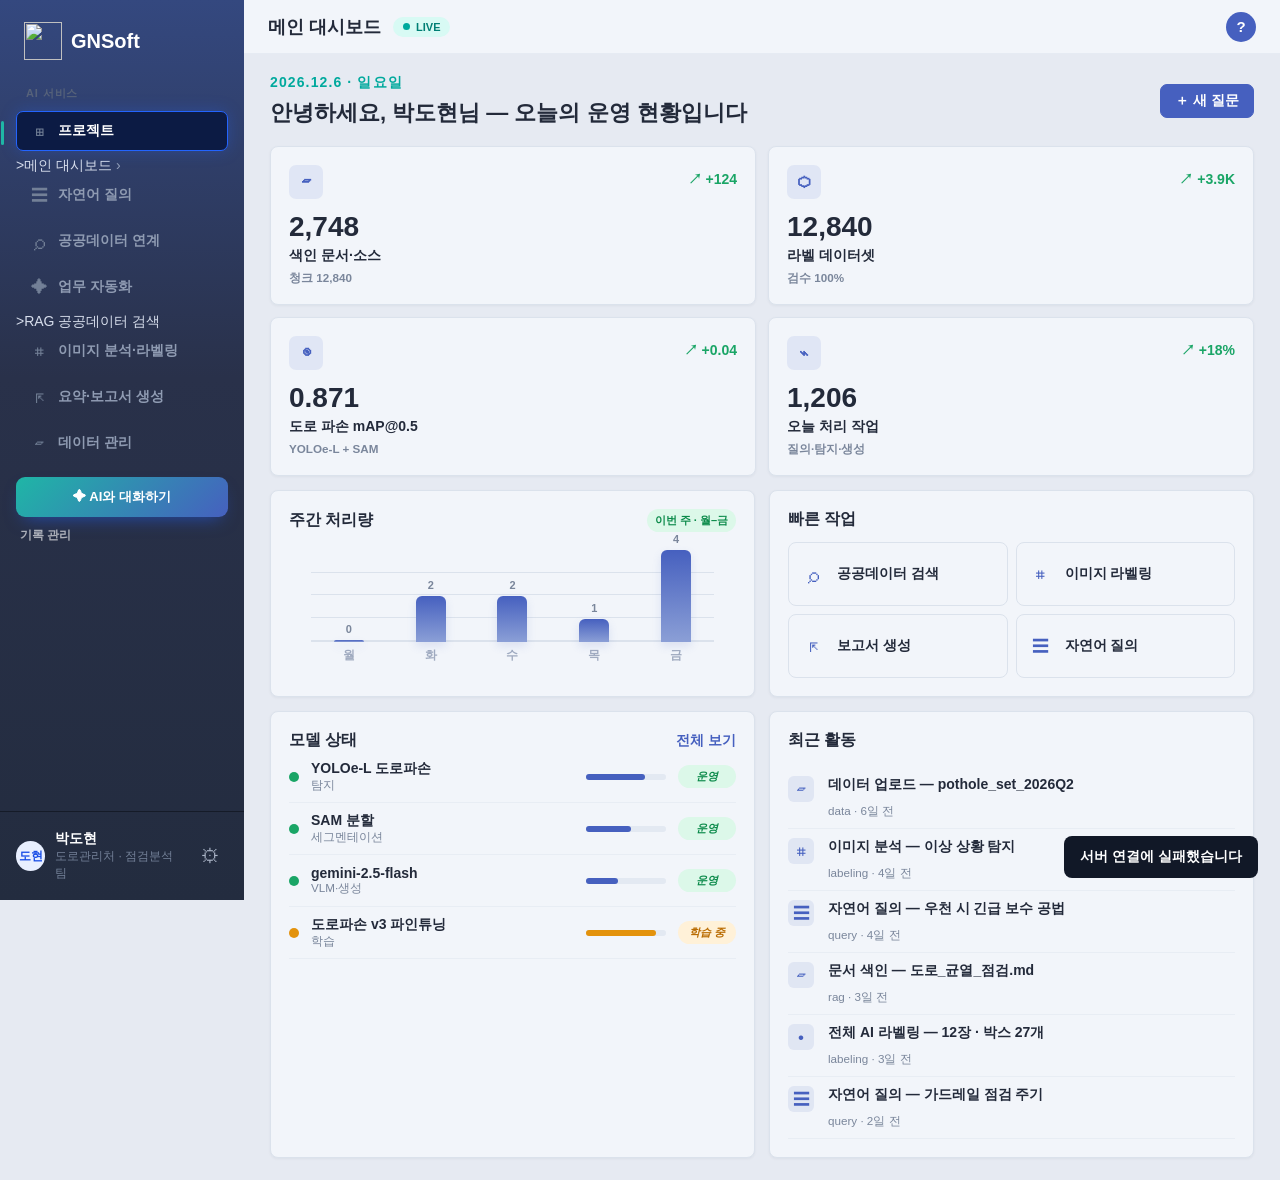
==== commit 7fdf9370: "프로젝트(노트북) 단위 관리 + 데이터 검수 워크플로 (P1) - backend/projects.py: 프로젝트·소스 SQLite 저장소. 소스별 검수 상태   (대기/승인/반려)" ====
--- a/web/pages/dashboard.html
+++ b/web/pages/dashboard.html
@@ -16,6 +16,7 @@
         <nav class="nav-group">
           <p class="nav-label">AI 서비스</p>
           <a class="nav-item active" data-icon="⊞" href="dashboard.html"
+        <a class="nav-item" data-icon="◳" href="projects.html">프로젝트</a>
             >메인 대시보드 <span class="nav-chevron">›</span></a
           >
           <a
@@ -26,6 +27,7 @@
           >
           <a class="nav-item" data-icon="⌕" href="rag.html"
         <a class="nav-item" data-icon="◫" href="pubdata.html">공공데이터 연계</a>
+        <a class="nav-item" data-icon="✦" href="agent.html">업무 자동화</a>
             >RAG 공공데이터 검색</a
           >
           <a class="nav-item" data-icon="⌗" href="labeling.html"
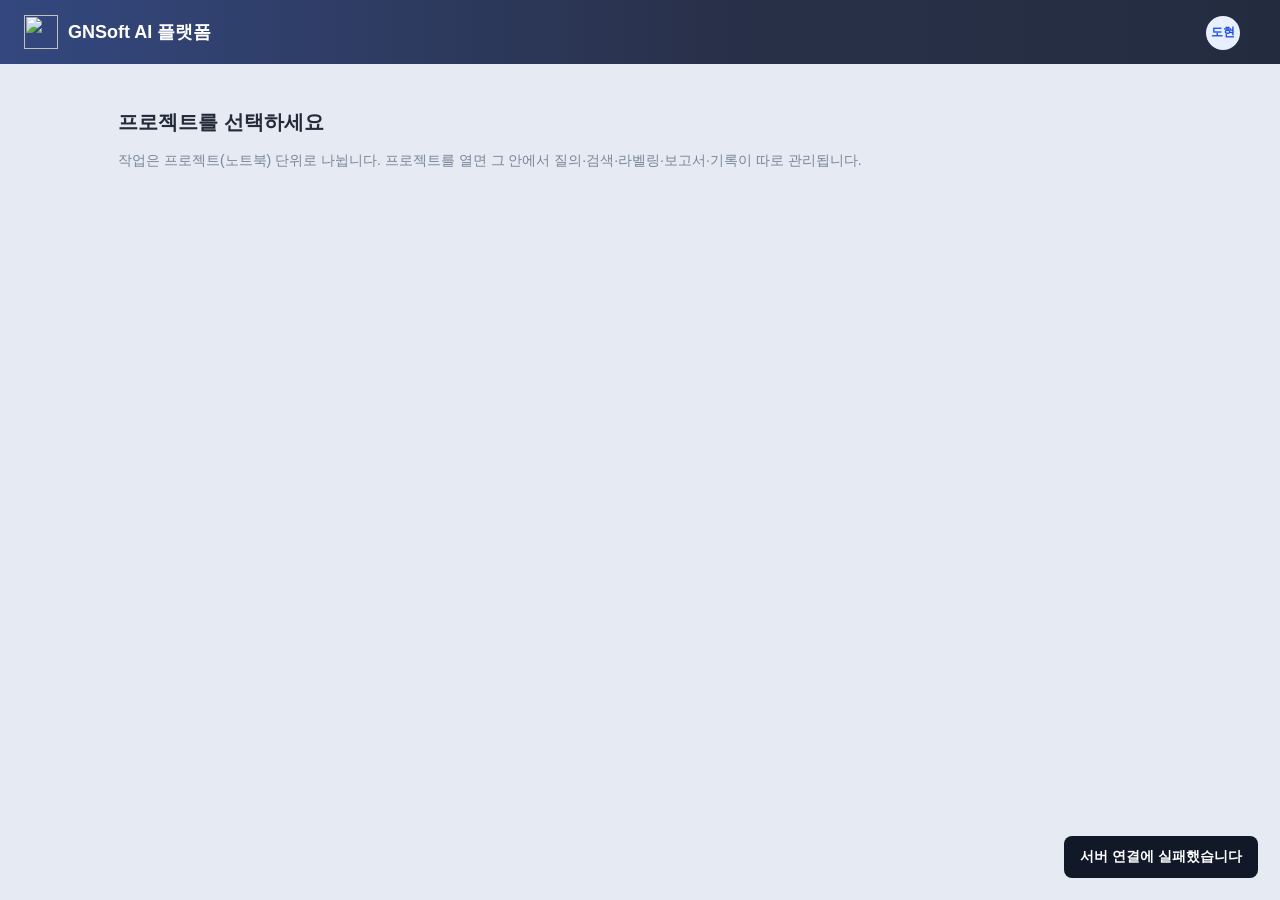
==== commit 2ea2a6b6: "작업 화면 사이드바에서 '프로젝트' 메뉴 제거(상단 프로젝트 칩·로고로 대체) Co-Authored-By: Claude Opus 4.8 (1M context) <noreply@an" ====
--- a/web/pages/dashboard.html
+++ b/web/pages/dashboard.html
@@ -14,32 +14,16 @@
       <aside class="sidebar">
         <a class="logo" href="dashboard.html"><img class="logo-img" src="../assets/img/logomark-transparent.png" alt="" />GNSoft</a>
         <nav class="nav-group">
-          <p class="nav-label">AI 서비스</p>
-          <a class="nav-item active" data-icon="⊞" href="dashboard.html"
-        <a class="nav-item" data-icon="◳" href="projects.html">프로젝트</a>
-            >메인 대시보드 <span class="nav-chevron">›</span></a
-          >
-          <a
-            class="nav-item"
-            data-icon="☰"
-            href="query.html"
-            >자연어 질의</a
-          >
-          <a class="nav-item" data-icon="⌕" href="rag.html"
+        <p class="nav-label">AI 서비스</p>
+        <a class="nav-item active" data-icon="⊞" href="dashboard.html">메인 대시보드 <span class="nav-chevron">›</span></a>
+        <a class="nav-item" data-icon="☰" href="query.html">자연어 질의</a>
+        <a class="nav-item" data-icon="⌕" href="rag.html">RAG 공공데이터 검색</a>
         <a class="nav-item" data-icon="◫" href="pubdata.html">공공데이터 연계</a>
         <a class="nav-item" data-icon="✦" href="agent.html">업무 자동화</a>
-            >RAG 공공데이터 검색</a
-          >
-          <a class="nav-item" data-icon="⌗" href="labeling.html"
-            >이미지 분석·라벨링</a
-          >
-          <a class="nav-item" data-icon="⇱" href="report.html"
-            >요약·보고서 생성</a
-          >
-          <a class="nav-item" data-icon="▱" href="data.html"
-            >데이터 관리</a
-          >
-        </nav>
+        <a class="nav-item" data-icon="⌗" href="labeling.html">이미지 분석·라벨링</a>
+        <a class="nav-item" data-icon="⇱" href="report.html">요약·보고서 생성</a>
+        <a class="nav-item" data-icon="▱" href="data.html">데이터 관리</a>
+      </nav>
         <div class="user-box">
           <span class="avatar">도현</span>
           <div>
--- a/web/assets/css/common.css
+++ b/web/assets/css/common.css
@@ -206,8 +206,59 @@
   flex: none;
 }
 
+/* 현재 프로젝트(노트북) 칩 — 사이드바 로고 아래 */
+.project-switch {
+  display: flex;
+  align-items: center;
+  gap: 8px;
+  margin: 0 16px 12px;
+  padding: 9px 12px;
+  border: 1px solid rgba(255, 255, 255, 0.14);
+  border-radius: 10px;
+  background: rgba(255, 255, 255, 0.06);
+  color: #eef2fb;
+  cursor: pointer;
+  text-align: left;
+  transition: background 0.15s;
+}
+.project-switch:hover {
+  background: rgba(255, 255, 255, 0.12);
+}
+.project-switch .ps-emoji {
+  font-size: 18px;
+  flex: none;
+}
+.project-switch .ps-name {
+  flex: 1;
+  min-width: 0;
+  font-weight: 700;
+  font-size: 13.5px;
+  white-space: nowrap;
+  overflow: hidden;
+  text-overflow: ellipsis;
+}
+.project-switch .ps-swap {
+  flex: none;
+  font-size: 11px;
+  color: #aab6cf;
+}
+
 .nav-group {
   padding: 0 16px;
+  /* 메뉴가 많아 사이드바 높이를 넘겨도 하단 버튼/프로필이 밀려 깨지지 않도록
+     내부 스크롤. 스크롤바는 은은하게. */
+  flex: 1 1 auto;
+  min-height: 0;
+  overflow-y: auto;
+  scrollbar-width: thin;
+  scrollbar-color: rgba(255, 255, 255, 0.18) transparent;
+}
+.nav-group::-webkit-scrollbar {
+  width: 6px;
+}
+.nav-group::-webkit-scrollbar-thumb {
+  background: rgba(255, 255, 255, 0.18);
+  border-radius: 3px;
 }
 
 .nav-label {
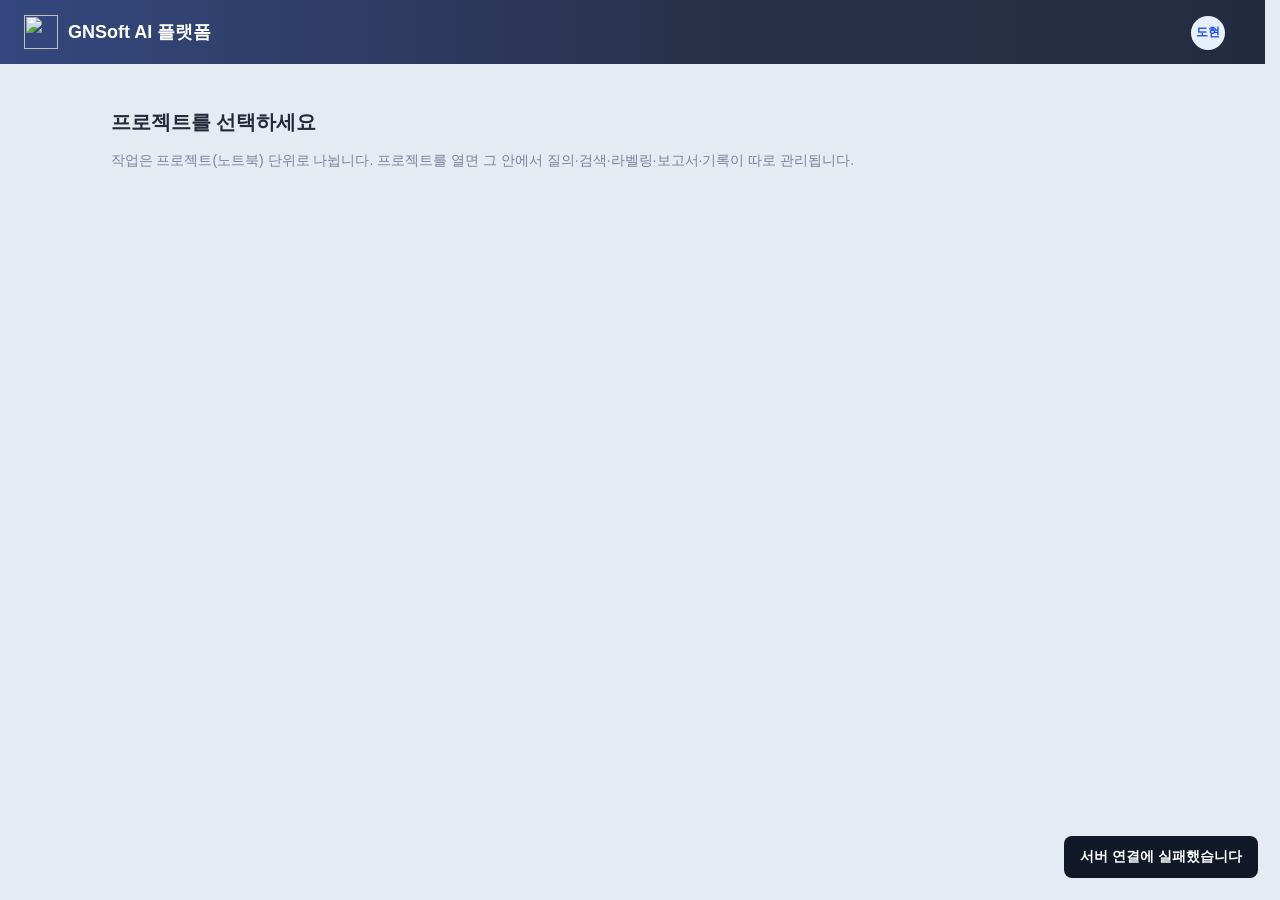
==== commit d02a98bb: "대시보드: 주간 처리량 차트 → 업무 자동화 위젯으로 교체 - 목표 입력 → /api/agent/plan 절차 설계 → 단계 카드(번호·도구·실행 딥링크)   를 대시보드에서 바로" ====
--- a/web/pages/dashboard.html
+++ b/web/pages/dashboard.html
@@ -6,6 +6,7 @@
     <title>GNSoft</title>
     <link rel="icon" type="image/png" href="../assets/img/logomark-dark.png" />
     <script>try{var t=(JSON.parse(localStorage.getItem("gnsoft.settings")||"{}")||{}).theme;document.documentElement.setAttribute("data-theme",t==="dark"?"dark":"light");}catch(e){}</script>
+    <script>try{var _p=localStorage.getItem("gnsoft.currentProject");if(!_p||_p==="null"){location.replace("projects.html");}}catch(e){}</script>
     <link rel="stylesheet" href="../assets/css/common.css" />
     <link rel="stylesheet" href="../assets/css/dashboard.css" />
   </head>
@@ -13,6 +14,7 @@
     <div class="app">
       <aside class="sidebar">
         <a class="logo" href="dashboard.html"><img class="logo-img" src="../assets/img/logomark-transparent.png" alt="" />GNSoft</a>
+        <button class="project-switch" type="button" title="프로젝트 전환"><span class="ps-emoji">📁</span><span class="ps-name">프로젝트</span><span class="ps-swap">전환 ⇄</span></button>
         <nav class="nav-group">
         <p class="nav-label">AI 서비스</p>
         <a class="nav-item active" data-icon="⊞" href="dashboard.html">메인 대시보드 <span class="nav-chevron">›</span></a>
@@ -24,6 +26,8 @@
         <a class="nav-item" data-icon="⇱" href="report.html">요약·보고서 생성</a>
         <a class="nav-item" data-icon="▱" href="data.html">데이터 관리</a>
       </nav>
+        <button class="ai-open" type="button">✦ AI와 대화하기</button>
+        <button class="history-open" type="button" title="내 질의·검색·이미지 작업 기록을 보고 삭제">기록 관리</button>
         <div class="user-box">
           <span class="avatar">도현</span>
           <div>
@@ -78,29 +82,19 @@
           </section>
 
           <section class="dashboard-grid">
-            <article class="card chart-card">
+            <article class="card agent-card">
               <div class="card-head">
-                <h3>주간 처리량</h3>
-                <span class="status green">이번 주 · 월–금</span>
+                <h3>✦ 업무 자동화</h3>
+                <a class="agent-more" href="agent.html">자세히 →</a>
               </div>
-              <div class="chart-bars">
-                <div class="chart-grid" aria-hidden="true"></div>
-                <div class="bar-item">
-                  <span style="height: 56%"><i class="bar-val">18</i></span><b>월</b>
-                </div>
-                <div class="bar-item">
-                  <span style="height: 84%"><i class="bar-val">27</i></span><b>화</b>
-                </div>
-                <div class="bar-item">
-                  <span style="height: 66%"><i class="bar-val">21</i></span><b>수</b>
-                </div>
-                <div class="bar-item">
-                  <span style="height: 100%"><i class="bar-val">32</i></span><b>목</b>
-                </div>
-                <div class="bar-item">
-                  <span style="height: 75%"><i class="bar-val">24</i></span><b>금</b>
-                </div>
+              <p class="agent-sub">목표를 적으면 AI가 업무 절차를 설계해 각 기능으로 연결합니다.</p>
+              <div class="agent-line">
+                <input class="agent-goal" placeholder="예: 포트홀 신고가 접수됐는데 어떻게 처리하지?" />
+                <button class="btn primary agent-go" type="button">절차 설계</button>
               </div>
+              <ol class="agent-steps">
+                <li class="agent-empty">목표를 입력하고 ‘절차 설계’를 누르면 단계가 여기 표시됩니다.</li>
+              </ol>
             </article>
 
             <article class="card quick-card">
--- a/web/assets/css/common.css
+++ b/web/assets/css/common.css
@@ -1,5 +1,13 @@
 * {
   box-sizing: border-box;
+}
+
+/* 세로 스크롤바 자리를 항상 예약/표시 — 내용 길이에 따라 스크롤바가 생겼다
+   사라지며 페이지 전환 때 본문이 좌우로 밀리는(레이아웃 시프트) 현상을 막는다.
+   overflow-y:scroll 은 스크롤 필요 없는 페이지에서도 트랙 자리를 유지한다. */
+html {
+  scrollbar-gutter: stable;
+  overflow-y: scroll;
 }
 
 :root {
@@ -250,6 +258,9 @@
   flex: 1 1 auto;
   min-height: 0;
   overflow-y: auto;
+  /* 스크롤바 자리를 항상 예약 — JS가 칩·버튼을 끼워넣어 메뉴가 넘칠 때
+     스크롤바가 생기며 메뉴 글자가 옆으로 밀리는 현상을 막는다. */
+  scrollbar-gutter: stable;
   scrollbar-width: thin;
   scrollbar-color: rgba(255, 255, 255, 0.18) transparent;
 }
@@ -1188,12 +1199,14 @@
 
 /* 패널이 열리면 본문(.app)을 패널 너비만큼 왼쪽으로 밀어 나란히 보이게 한다.
    넓은 화면에서만 적용(좁은 화면에선 패널이 거의 전체폭이라 그대로 오버레이). */
-.app {
+.app,
+.pj-landing {
   transition: margin-right 0.22s ease;
 }
 
 @media (min-width: 1100px) {
-  body.ai-pushed .app {
+  body.ai-pushed .app,
+  body.ai-pushed .pj-landing {
     margin-right: 400px;
   }
 }
--- a/web/assets/css/dashboard.css
+++ b/web/assets/css/dashboard.css
@@ -69,13 +69,13 @@
   gap: 14px;
 }
 
-.chart-card,
+.agent-card,
 .quick-card,
 .activity-card {
   padding: 18px;
 }
 
-.chart-card {
+.agent-card {
   min-height: 178px;
 }
 
@@ -84,70 +84,119 @@
   font-size: 16px;
 }
 
-.chart-bars {
-  position: relative;
-  height: 132px;
-  display: grid;
-  grid-template-columns: repeat(5, 1fr);
-  align-items: stretch;
-  gap: 18px;
-  padding: 18px 28px 0;
-}
-
-/* 배경 격자 — 막대가 빈 공간에 떠 보이지 않도록 가로 기준선을 깐다. */
-.chart-grid {
-  position: absolute;
-  top: 18px;
-  left: 22px;
-  right: 22px;
-  bottom: 22px;
-  background-image: repeating-linear-gradient(
-    to top,
-    var(--line) 0,
-    var(--line) 1px,
-    transparent 1px,
-    transparent 25%
-  );
-  border-bottom: 1px solid var(--line);
-  pointer-events: none;
-}
-
-.bar-item {
-  position: relative;
-  z-index: 1;
-  display: grid;
-  grid-template-rows: 1fr 22px;
-  justify-items: center;
-  align-items: end;
+/* ── 업무 자동화 위젯 ── */
+.agent-more {
+  font-size: 12.5px;
+  font-weight: 600;
+  color: var(--blue);
+}
+
+.agent-more:hover {
+  text-decoration: underline;
+}
+
+.agent-sub {
+  margin: 8px 0 10px;
+  color: var(--muted);
+  font-size: 13px;
+  line-height: 1.5;
+}
+
+.agent-line {
+  display: flex;
+  gap: 8px;
+}
+
+.agent-goal {
+  flex: 1;
   min-width: 0;
-}
-
-.bar-item span {
-  position: relative;
-  display: block;
-  width: 30px;
-  border-radius: 6px 6px 0 0;
-  background: linear-gradient(180deg, var(--blue) 0%, #8b9fd6 100%);
-  box-shadow: 0 4px 10px rgba(70, 96, 191, 0.14);
-}
-
-/* 막대 위 수치 */
-.bar-val {
-  position: absolute;
-  top: -17px;
-  left: 50%;
-  transform: translateX(-50%);
-  font-style: normal;
-  font-size: 11px;
-  font-weight: 700;
-  color: var(--muted);
-}
-
-.bar-item b {
-  color: #a0abc0;
+  padding: 9px 12px;
+  border: 1px solid var(--line);
+  border-radius: 9px;
+  background: var(--bg);
+  color: var(--text);
+  font-size: 13.5px;
+}
+
+.agent-goal:focus {
+  outline: none;
+  border-color: var(--blue);
+}
+
+.agent-go {
+  white-space: nowrap;
+}
+
+.agent-steps {
+  list-style: none;
+  margin: 12px 0 0;
+  padding: 0;
+  display: flex;
+  flex-direction: column;
+  gap: 7px;
+  max-height: 230px;
+  overflow-y: auto;
+}
+
+.agent-steps li {
+  display: flex;
+  align-items: center;
+  gap: 10px;
+  padding: 9px 12px;
+  border: 1px solid var(--line);
+  border-radius: 9px;
+}
+
+.agent-num {
+  flex: none;
+  display: grid;
+  place-items: center;
+  width: 22px;
+  height: 22px;
+  border-radius: 50%;
+  background: var(--blue);
+  color: #fff;
   font-size: 12px;
   font-weight: 700;
-  text-align: center;
+}
+
+.agent-body {
+  flex: 1;
+  min-width: 0;
+}
+
+.agent-body b {
+  display: block;
+  color: var(--text);
+  font-size: 13.5px;
+  white-space: nowrap;
+  overflow: hidden;
+  text-overflow: ellipsis;
+}
+
+.agent-body small {
+  color: var(--muted);
+  font-size: 11.5px;
+}
+
+.agent-run {
+  flex: none;
+  font-size: 12.5px;
+  font-weight: 600;
+  color: var(--blue);
+  white-space: nowrap;
+}
+
+.agent-run:hover {
+  text-decoration: underline;
+}
+
+.agent-steps .agent-empty {
+  border-style: dashed;
+  color: var(--muted);
+  font-size: 12.5px;
+  justify-content: center;
+  padding: 14px;
 }
 
 .quick-grid {
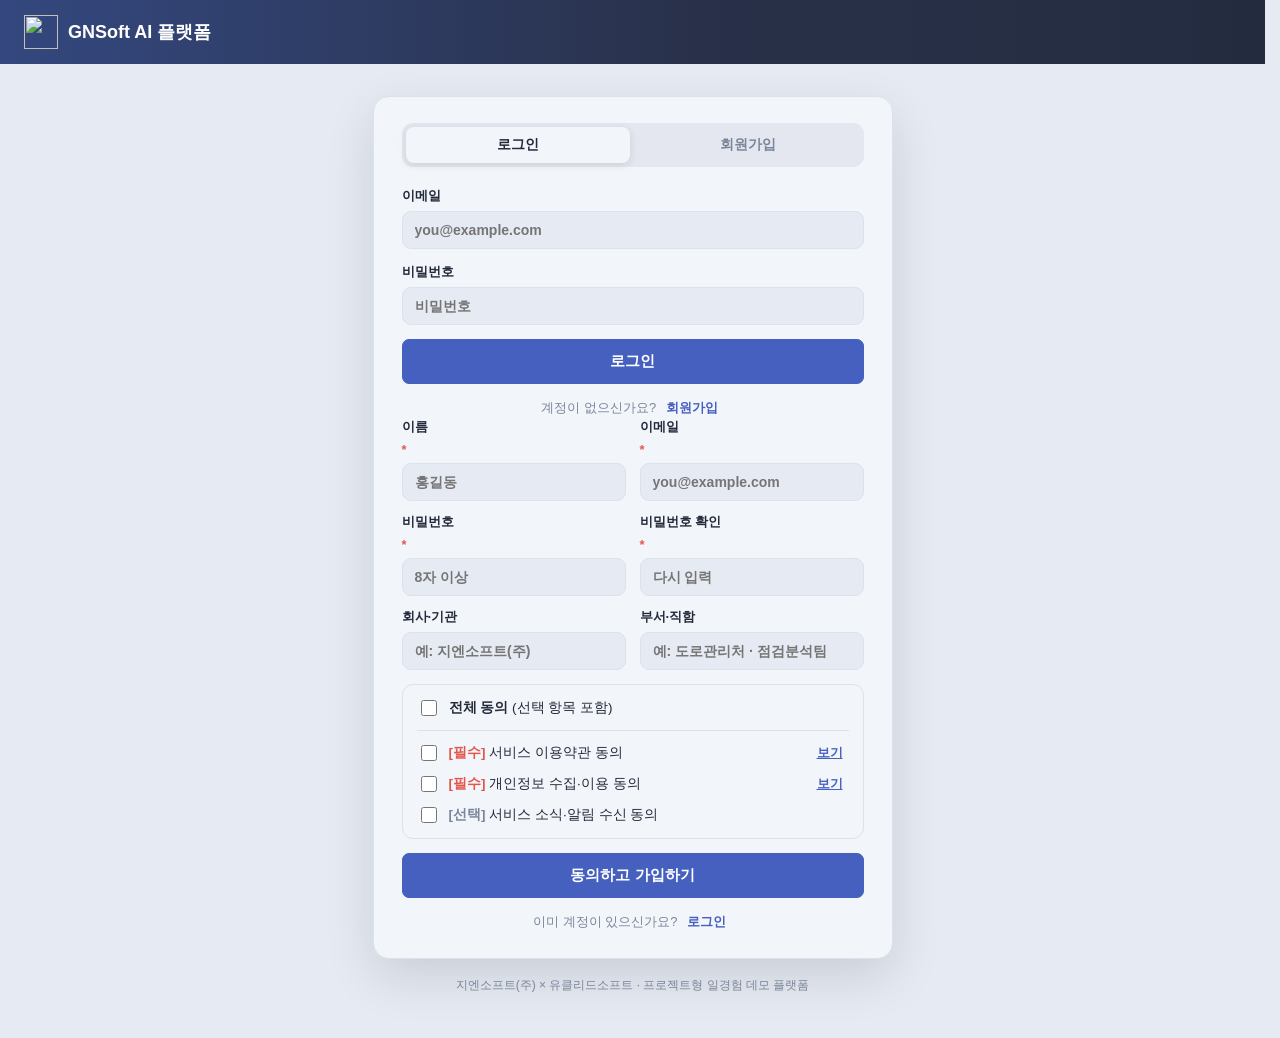
==== commit 155a7de2: "로그인·회원가입 + 개인정보 동의(법적 요건) 기능 - backend/auth.py: SQLite 사용자·세션. PBKDF2-SHA256(20만회)+salt 해시,   필수 동의(" ====
--- a/web/pages/dashboard.html
+++ b/web/pages/dashboard.html
@@ -6,6 +6,7 @@
     <title>GNSoft</title>
     <link rel="icon" type="image/png" href="../assets/img/logomark-dark.png" />
     <script>try{var t=(JSON.parse(localStorage.getItem("gnsoft.settings")||"{}")||{}).theme;document.documentElement.setAttribute("data-theme",t==="dark"?"dark":"light");}catch(e){}</script>
+    <script>try{var _a=localStorage.getItem("gnsoft.auth");if(!_a||_a==="null"){location.replace("login.html");}}catch(e){}</script>
     <script>try{var _p=localStorage.getItem("gnsoft.currentProject");if(!_p||_p==="null"){location.replace("projects.html");}}catch(e){}</script>
     <link rel="stylesheet" href="../assets/css/common.css" />
     <link rel="stylesheet" href="../assets/css/dashboard.css" />
@@ -16,15 +17,18 @@
         <a class="logo" href="dashboard.html"><img class="logo-img" src="../assets/img/logomark-transparent.png" alt="" />GNSoft</a>
         <button class="project-switch" type="button" title="프로젝트 전환"><span class="ps-emoji">📁</span><span class="ps-name">프로젝트</span><span class="ps-swap">전환 ⇄</span></button>
         <nav class="nav-group">
-        <p class="nav-label">AI 서비스</p>
+        <p class="nav-label">홈</p>
         <a class="nav-item active" data-icon="⊞" href="dashboard.html">메인 대시보드 <span class="nav-chevron">›</span></a>
+        <p class="nav-label">질문 · 검색</p>
         <a class="nav-item" data-icon="☰" href="query.html">자연어 질의</a>
-        <a class="nav-item" data-icon="⌕" href="rag.html">RAG 공공데이터 검색</a>
-        <a class="nav-item" data-icon="◫" href="pubdata.html">공공데이터 연계</a>
+        <a class="nav-item" data-icon="⌕" href="rag.html">문서 지식 검색</a>
+        <a class="nav-item" data-icon="◫" href="pubdata.html">공공데이터 통계</a>
+        <p class="nav-label">데이터 작업</p>
+        <a class="nav-item" data-icon="⌗" href="labeling.html">이미지 분석·라벨링</a>
+        <a class="nav-item" data-icon="▱" href="data.html">데이터 관리</a>
+        <p class="nav-label">자동화 · 보고서</p>
         <a class="nav-item" data-icon="✦" href="agent.html">업무 자동화</a>
-        <a class="nav-item" data-icon="⌗" href="labeling.html">이미지 분석·라벨링</a>
         <a class="nav-item" data-icon="⇱" href="report.html">요약·보고서 생성</a>
-        <a class="nav-item" data-icon="▱" href="data.html">데이터 관리</a>
       </nav>
         <button class="ai-open" type="button">✦ AI와 대화하기</button>
         <button class="history-open" type="button" title="내 질의·검색·이미지 작업 기록을 보고 삭제">기록 관리</button>
@@ -49,9 +53,13 @@
           <div class="hero-row">
             <div>
               <p class="date">2026.6.22 · 월요일</p>
-              <h2>안녕하세요, <span class="user-greet">박도현</span>님 — 오늘의 운영 현황입니다</h2>
+              <h2>안녕하세요, <span class="user-greet">박도현</span>님 — 무엇을 도와드릴까요?</h2>
             </div>
-            <button class="btn primary">＋ 새 질문</button>
+          </div>
+          <div class="hero-ask">
+            <input class="hero-ask-input" type="text"
+              placeholder="자연어로 질문하세요 — 질문에 맞는 기능(문서 검색·이미지 분석·통계)으로 알아서 연결합니다" />
+            <button class="btn primary hero-ask-go" type="button">→ 질문하기</button>
           </div>
 
           <section class="stat-grid">
@@ -102,7 +110,7 @@
               <div class="quick-grid">
                 <button>
                   <span class="quick-icon quick-search">⌕</span
-                  ><span>공공데이터 검색</span>
+                  ><span>문서 지식 검색</span>
                 </button>
                 <button>
                   <span class="quick-icon">⌗</span><span>이미지 라벨링</span>
@@ -119,7 +127,6 @@
             <article class="card model-card">
               <div class="card-head">
                 <h3>모델 상태</h3>
-                <a href="#">전체 보기</a>
               </div>
               <div class="model-row">
                 <span class="dot green"></span>
@@ -148,7 +155,10 @@
             </article>
 
             <article class="card activity-card">
-              <h3>최근 활동</h3>
+              <div class="card-head">
+                <h3>최근 활동</h3>
+                <button class="card-link history-link" type="button" title="이 프로젝트의 전체 기록 보기·삭제">전체 기록 →</button>
+              </div>
               <ul>
                 <li>
                   <span class="activity-icon">⌗</span
--- a/web/assets/css/common.css
+++ b/web/assets/css/common.css
@@ -273,11 +273,16 @@
 }
 
 .nav-label {
-  margin: 0 0 10px 10px;
+  margin: 0 0 8px 10px;
   color: #56627a;
   font-size: 11px;
   font-weight: 700;
   letter-spacing: .08em;
+}
+
+/* 두 번째 그룹부터는 위 그룹과 시각적으로 분리 */
+.nav-label:not(:first-child) {
+  margin-top: 16px;
 }
 
 .nav-item {
@@ -564,6 +569,41 @@
   padding: 22px 26px;
 }
 
+/* 설정 모달 푸터 — 왼쪽 로그아웃, 오른쪽 취소/저장 */
+.settings-foot {
+  display: flex;
+  align-items: center;
+  gap: 8px;
+}
+
+.settings-foot .foot-spacer {
+  flex: 1;
+}
+
+.modal-logout {
+  color: var(--red);
+  border-color: color-mix(in srgb, var(--red) 40%, transparent);
+}
+
+.modal-logout:hover {
+  background: color-mix(in srgb, var(--red) 10%, transparent);
+}
+
+/* 카드 우상단 등에서 쓰는 텍스트 링크(버튼/앵커 공용) */
+.card-link {
+  border: none;
+  background: transparent;
+  padding: 0;
+  color: var(--blue);
+  font-size: 12.5px;
+  font-weight: 600;
+  cursor: pointer;
+}
+
+.card-link:hover {
+  text-decoration: underline;
+}
+
 .card {
   border: 1px solid var(--line);
   border-radius: 8px;
@@ -765,8 +805,11 @@
   box-shadow: 0 24px 60px rgba(8, 12, 22, 0.4);
 }
 
+/* 라벨링 모달은 사진 작업 공간 — 화면을 거의 꽉 채워 여백을 최소화한다. */
 .modal.label-modal {
-  max-width: 1080px;
+  max-width: min(96vw, 1600px);
+  height: 92vh;
+  max-height: 92vh;
 }
 
 .modal.help-modal {
@@ -1163,8 +1206,8 @@
 }
 
 .lightbox-img {
-  max-width: 92vw;
-  max-height: 88vh;
+  max-width: 96vw;
+  max-height: 92vh;
   border-radius: 10px;
   box-shadow: 0 24px 70px rgba(0, 0, 0, 0.5);
 }
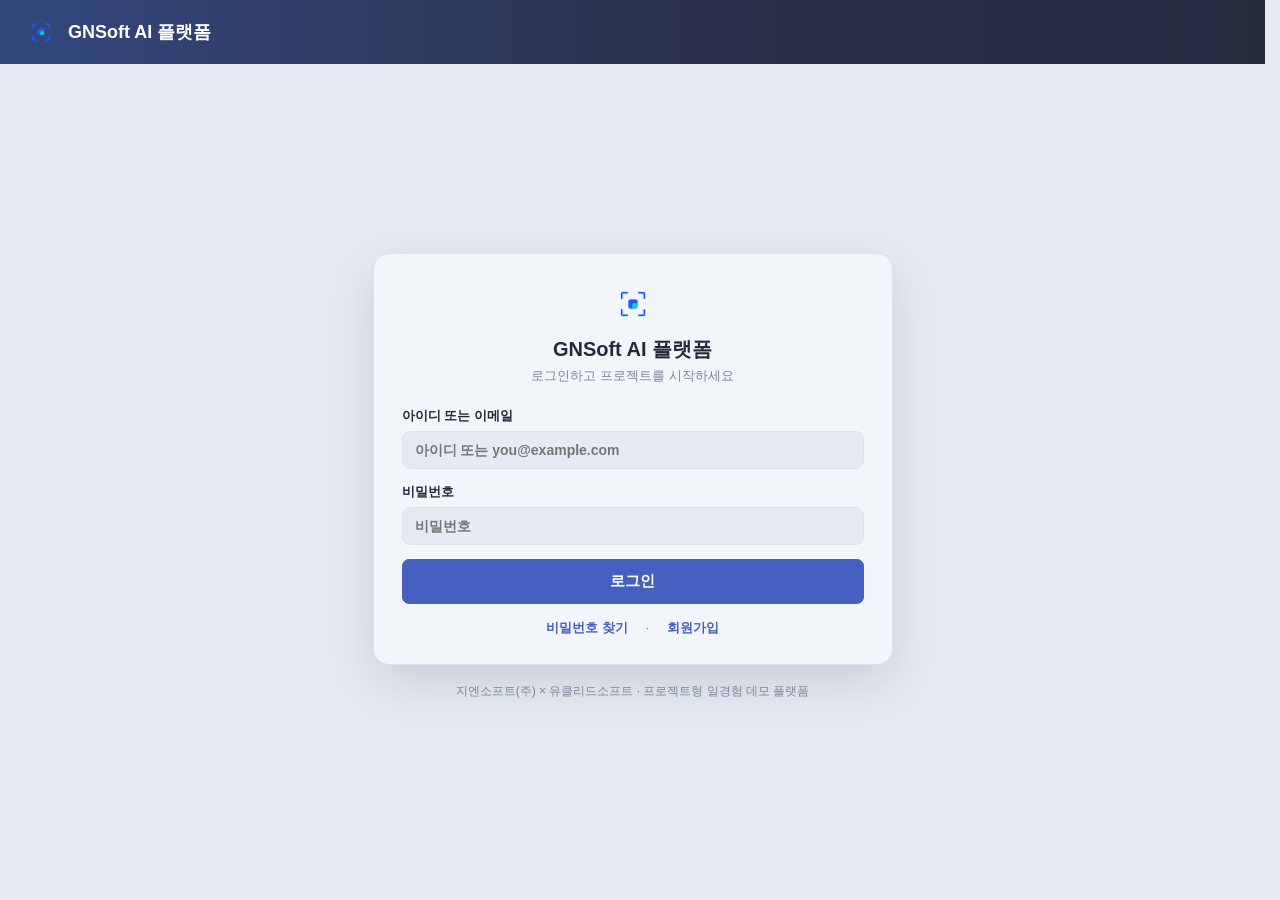
==== commit 947bbe38: "Merge remote-tracking branch 'upstream/main'" ====
--- a/web/pages/dashboard.html
+++ b/web/pages/dashboard.html
@@ -64,28 +64,24 @@
 
           <section class="stat-grid">
             <article class="card stat-card">
-              <span class="icon-box">▱</span><em>↗ +124</em
-              ><strong>2,748</strong>
+              <span class="icon-box">▱</span><strong>—</strong>
               <p>색인 문서·소스</p>
-              <small>청크 12,840</small>
+              <small>불러오는 중</small>
             </article>
             <article class="card stat-card">
-              <span class="icon-box">⬡</span><em>↗ +3.9K</em
-              ><strong>12,840</strong>
-              <p>라벨 데이터셋</p>
-              <small>검수 100%</small>
+              <span class="icon-box">⬡</span><strong>—</strong>
+              <p>라벨·분석 작업물</p>
+              <small>불러오는 중</small>
             </article>
             <article class="card stat-card">
-              <span class="icon-box">◉</span><em>↗ +0.04</em
-              ><strong>0.871</strong>
-              <p>도로 파손 mAP@0.5</p>
-              <small>YOLOe-L + SAM</small>
+              <span class="icon-box">⌁</span><strong>—</strong>
+              <p>오늘 처리 작업</p>
+              <small>불러오는 중</small>
             </article>
             <article class="card stat-card">
-              <span class="icon-box">⌁</span><em>↗ +18%</em
-              ><strong>1,206</strong>
-              <p>오늘 처리 작업</p>
-              <small>질의·탐지·생성</small>
+              <span class="icon-box">◷</span><strong>—</strong>
+              <p>총 활동 기록</p>
+              <small>불러오는 중</small>
             </article>
           </section>
 
--- a/web/assets/css/common.css
+++ b/web/assets/css/common.css
@@ -8,6 +8,18 @@
 html {
   scrollbar-gutter: stable;
   overflow-y: scroll;
+}
+
+/* 키보드(Tab) 포커스 링 — 크롬 기본 흰/검 이중 테두리가 어두운 사이드바에서
+   '흰 박스'처럼 보여, 은은한 파란 링으로 교체한다(접근성 유지). */
+:focus {
+  outline: none;
+}
+
+:focus-visible {
+  outline: 2px solid rgba(70, 96, 191, 0.55);
+  outline-offset: 2px;
+  border-radius: 4px;
 }
 
 :root {
@@ -452,12 +464,25 @@
   display: grid;
   width: 30px;
   height: 30px;
+  flex: none; /* 이름·소속이 길어도 짜부라져 타원이 되지 않게 */
   place-items: center;
   border-radius: 50%;
   background: #e8efff;
   color: #174ce6;
   font-size: 12px;
   font-weight: 800;
+}
+
+/* 프로필 텍스트가 길면 말줄임(아바타·⚙ 는 고정폭 유지) */
+.user-box > div {
+  min-width: 0;
+}
+
+.user-name,
+.user-team {
+  white-space: nowrap;
+  overflow: hidden;
+  text-overflow: ellipsis;
 }
 
 .user-name {
--- a/web/assets/css/dashboard.css
+++ b/web/assets/css/dashboard.css
@@ -20,6 +20,35 @@
 .hero-row h2 {
   margin: 0;
   font-size: 22px;
+}
+
+/* ── 히어로 질문창(허브) — 모든 기능의 입구 ── */
+.hero-ask {
+  display: flex;
+  gap: 10px;
+  margin-top: 14px;
+}
+
+.hero-ask-input {
+  flex: 1;
+  min-width: 0;
+  padding: 13px 16px;
+  border: 1px solid var(--line);
+  border-radius: 11px;
+  background: var(--surface);
+  color: var(--text);
+  font-size: 14.5px;
+  box-shadow: 0 3px 14px rgba(8, 12, 22, 0.05);
+}
+
+.hero-ask-input:focus {
+  outline: none;
+  border-color: var(--blue);
+}
+
+.hero-ask-go {
+  white-space: nowrap;
+  padding: 0 18px;
 }
 
 .stat-grid {
